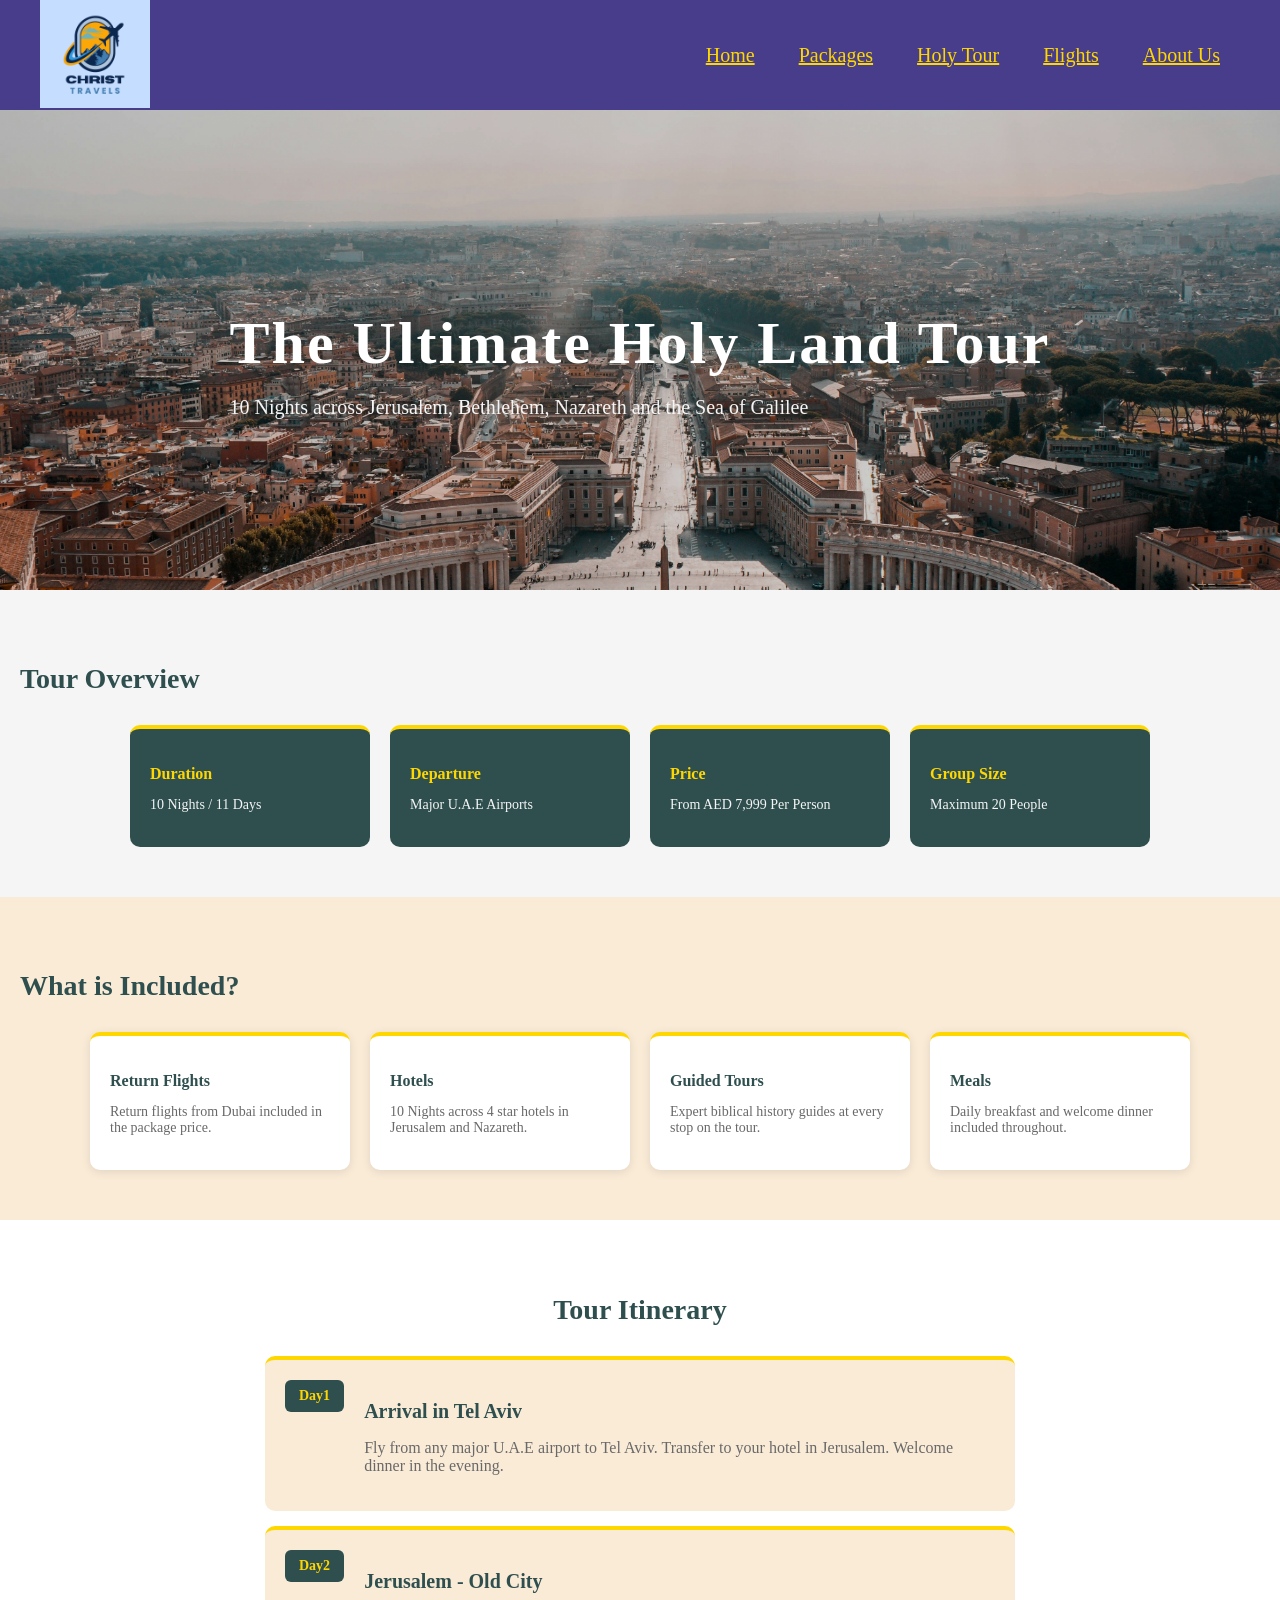
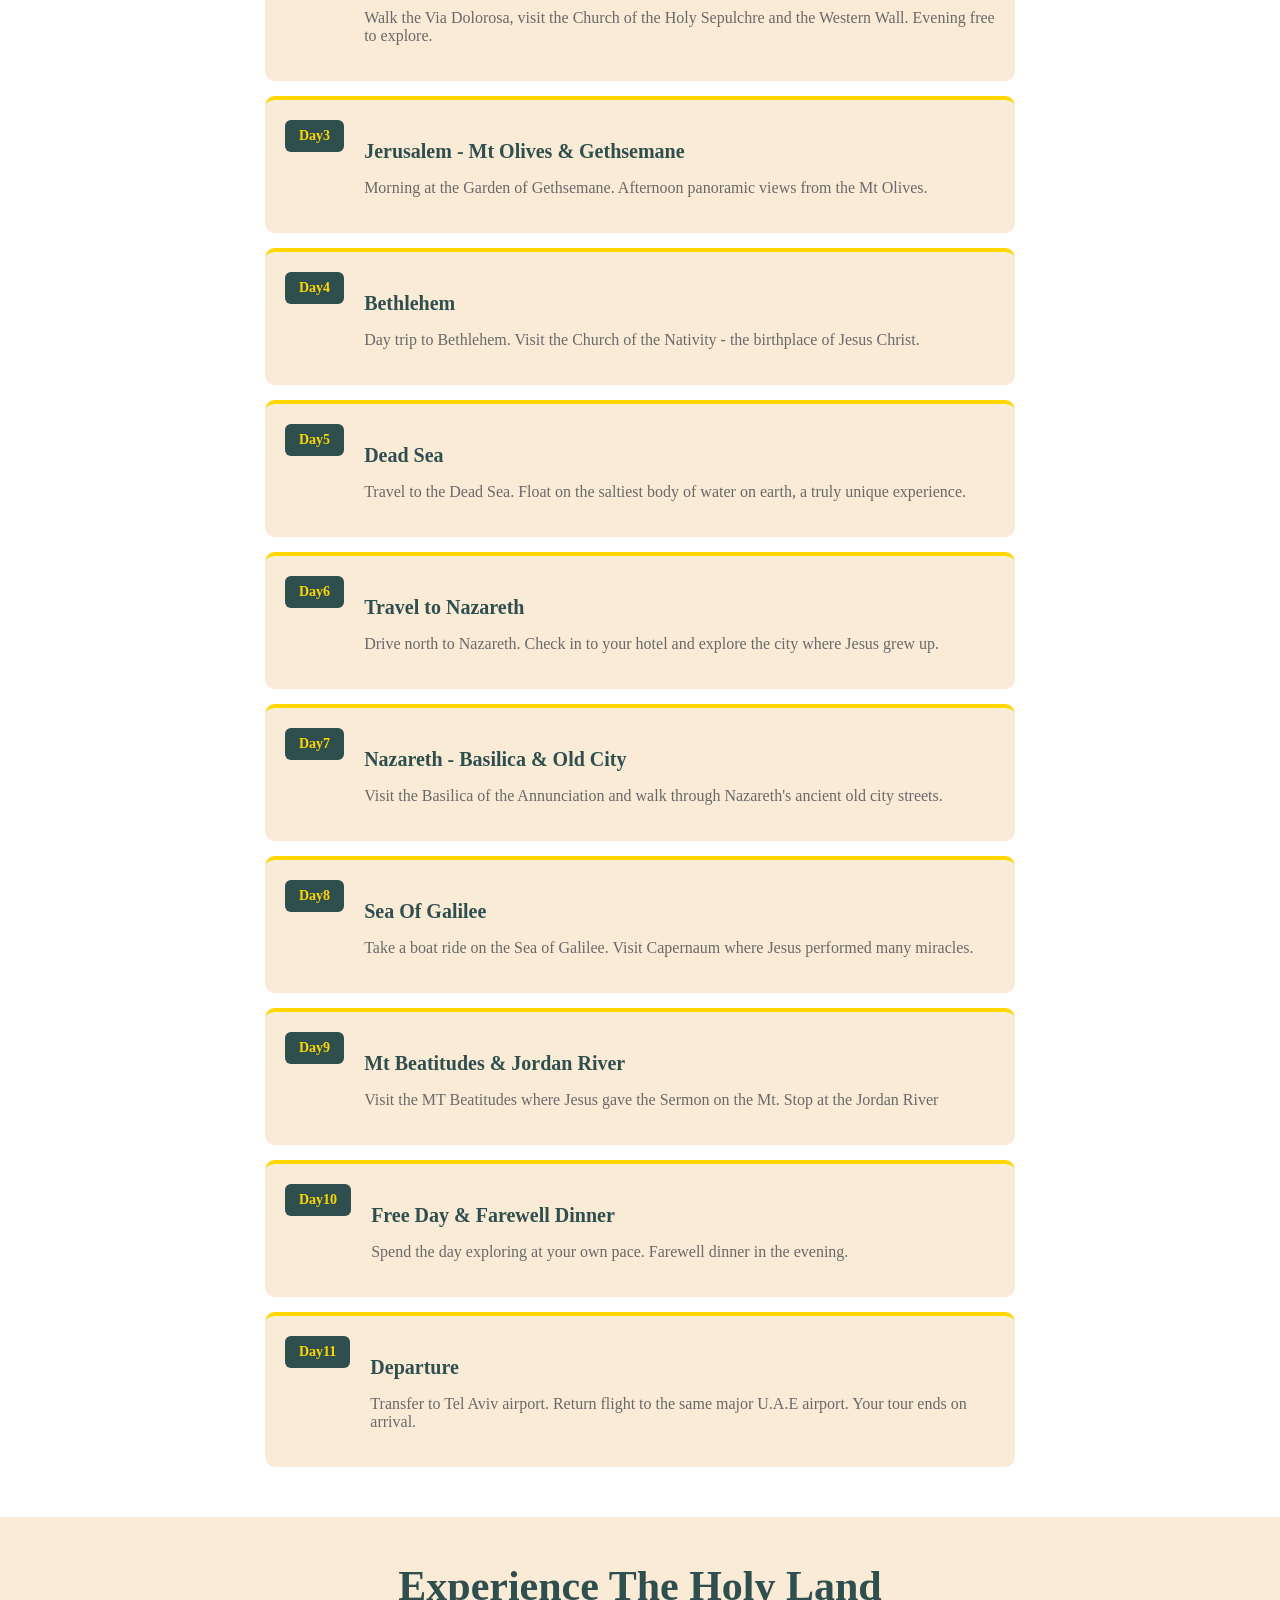
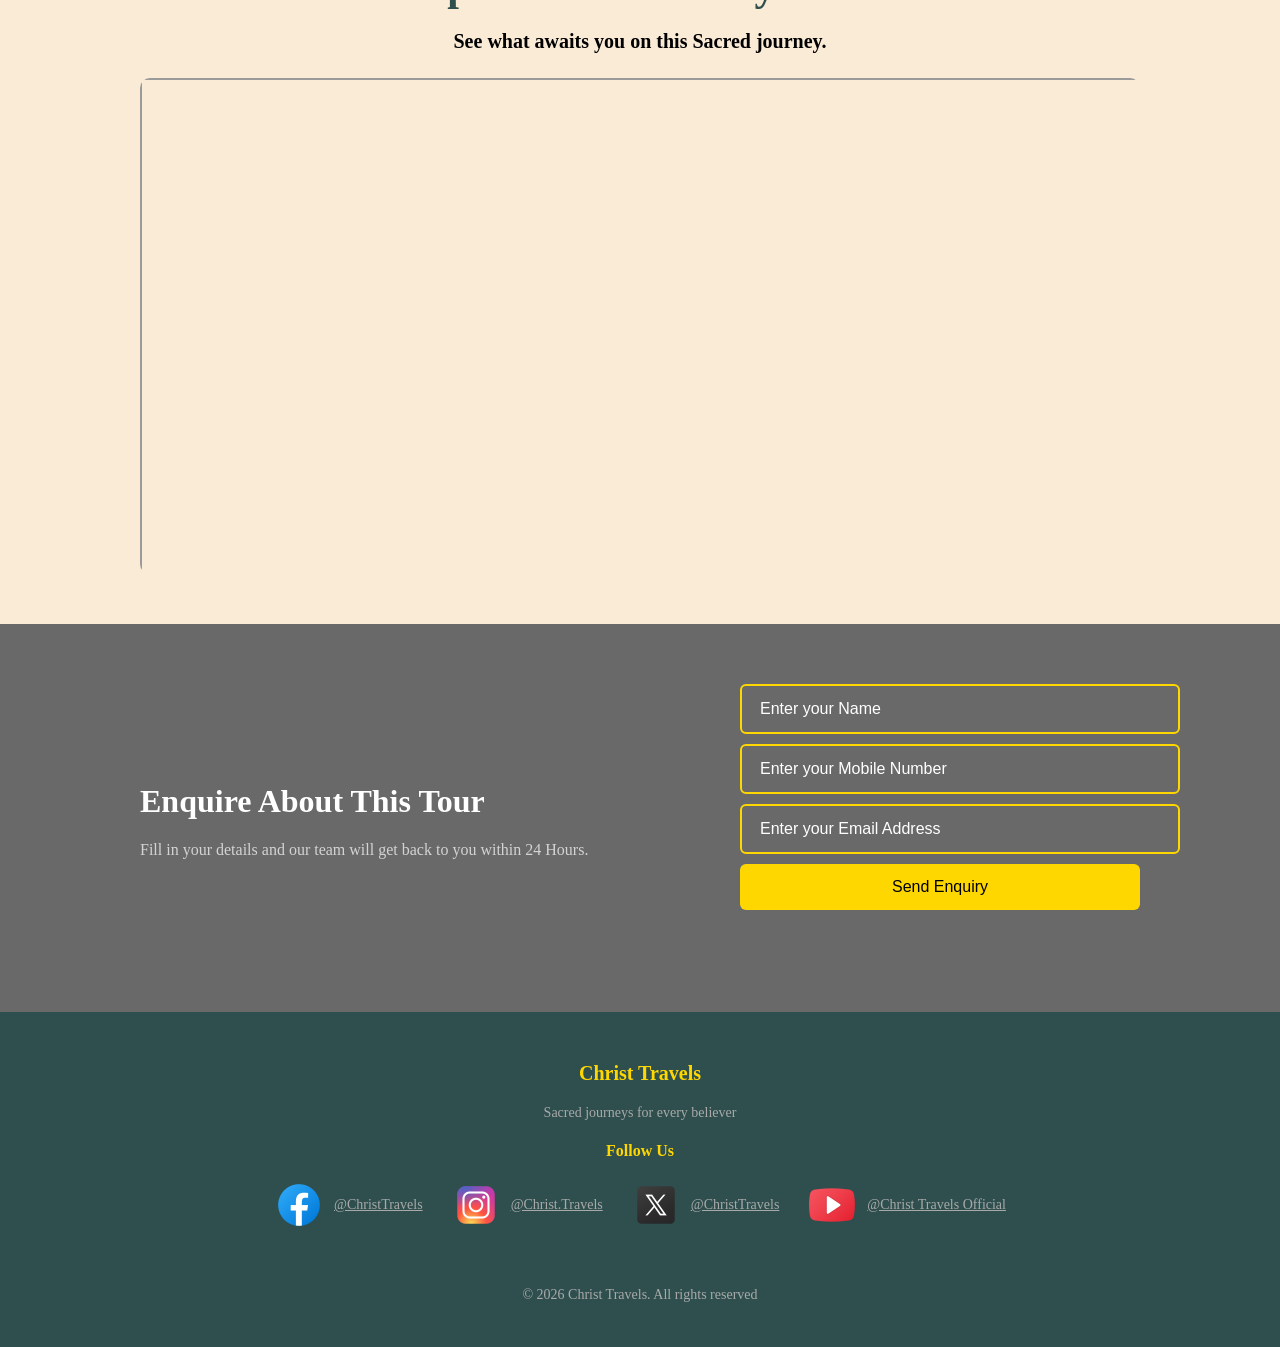
==== dedicated_tour.html @ 0b7f14db "Add files via upload" ====
<!DOCTYPE html>
<html lang="en">

<head>
    <meta charset="UTF-8">
    <meta name="viewport" content="width=device-width, initial-scale=1.0">
    <title>Holy Tour</title>
    <link rel="stylesheet" href="style.css">

</head>

<body>

    <header>
        <div class="logo">
            <img src="Images/logo.png" alt="Christ Travels Logo"> <!--My logo-->
        </div>

        <nav>
            <!--All the nav links-->
            <a href="index.html">Home</a> <!--Home Page-->
            <a href="packages.html">Packages</a> <!--Packages Page-->
            <a href="dedicated_tour.html">Holy Tour</a> <!--Current Page-->
            <a href="#">Flights</a> <!--Empty Page-->
            <a href="#">About Us</a> <!--Empty Page-->
        </nav>
    </header>

    <main>

        <!--Main section-->
        <section id="main">
            <div class="main_text">
                <h2>The Ultimate Holy Land Tour</h2> <!--Main Heading-->
                <p>10 Nights across Jerusalem, Bethlehem, Nazareth and the Sea of Galilee</p>
                <!--Describing my special package-->

            </div>
        </section>

        <!--The overview boxes which gives the basic info about the trip-->
        <section class="tour_overview">

            <h2>Tour Overview</h2>

            <div class="tour_info_boxes">

                <div class="tour_info_box">

                    <h3>Duration</h3>

                    <p>10 Nights / 11 Days</p> <!--Duration of the trip-->

                </div>

                <div class="tour_info_box">

                    <h3>Departure</h3>

                    <p>Major U.A.E Airports</p> <!--Where the user flys from-->

                </div>

                <div class="tour_info_box">

                    <h3>Price</h3>

                    <p>From AED 7,999 Per Person</p> <!--Pricer for each user-->

                </div>

                <div class="tour_info_box">

                    <h3>Group Size</h3>

                    <p>Maximum 20 People</p> <!--Max number of people-->

                </div>

            </div>

        </section>

        <!--This part shows what all is included in the trip-->
        <section class="tour_includes">

            <h2>What is Included?</h2>

            <div class="includes_boxes">

                <div class="includes_box">

                    <h3>Return Flights</h3>

                    <!--Both ways flights-->
                    <p>Return flights from Dubai included in the package price.</p>

                </div>

                <div class="includes_box">

                    <h3>Hotels</h3>
                    <!--Where they will stay-->
                    <p>10 Nights across 4 star hotels in Jerusalem and Nazareth.</p>

                </div>

                <div class="includes_box">

                    <h3>Guided Tours</h3>
                    <!--Guides for every place-->
                    <p>Expert biblical history guides at every stop on the tour.</p>

                </div>

                <div class="includes_box">

                    <h3>Meals</h3>
                    <!--Meals provided-->
                    <p>Daily breakfast and welcome dinner included throughout.</p>

                </div>

            </div>

        </section>

        <!--This show the day by day breakdown of how the trip is gonna look like-->
        <section class="itinerary">

            <h2>Tour Itinerary</h2>

            <div class="itinerary_days">

                <!--Day1-->
                <div class="itinerary_day">
                    <div class="day_number">Day1</div>
                    <div class="day_details">
                        <h3>Arrival in Tel Aviv</h3>
                        <p>Fly from any major U.A.E airport to Tel Aviv. Transfer to your hotel in Jerusalem. Welcome
                            dinner in the evening.</p>
                    </div>
                </div>

                <!--Day2-->
                <div class="itinerary_day">
                    <div class="day_number">Day2</div>
                    <div class="day_details">
                        <h3>Jerusalem - Old City</h3>
                        <p>Walk the Via Dolorosa, visit the Church of the Holy Sepulchre and the Western Wall. Evening
                            free to explore.</p>
                    </div>
                </div>

                <!--Day3-->
                <div class="itinerary_day">
                    <div class="day_number">Day3</div>
                    <div class="day_details">
                        <h3>Jerusalem - Mt Olives & Gethsemane</h3>
                        <p>Morning at the Garden of Gethsemane. Afternoon panoramic views from the Mt Olives.</p>
                    </div>
                </div>

                <!--Day4-->
                <div class="itinerary_day">
                    <div class="day_number">Day4</div>
                    <div class="day_details">
                        <h3>Bethlehem</h3>
                        <p>Day trip to Bethlehem. Visit the Church of the Nativity - the birthplace of Jesus Christ.</p>
                    </div>
                </div>

                <!--Day5-->
                <div class="itinerary_day">
                    <div class="day_number">Day5</div>
                    <div class="day_details">
                        <h3>Dead Sea</h3>
                        <p>Travel to the Dead Sea. Float on the saltiest body of water on earth, a truly unique
                            experience.</p>
                    </div>
                </div>

                <!--Day6-->
                <div class="itinerary_day">
                    <div class="day_number">Day6</div>
                    <div class="day_details">
                        <h3>Travel to Nazareth</h3>
                        <p>Drive north to Nazareth. Check in to your hotel and explore the city where Jesus grew up.</p>
                    </div>
                </div>

                <!--Day7-->
                <div class="itinerary_day">
                    <div class="day_number">Day7</div>
                    <div class="day_details">
                        <h3>Nazareth - Basilica & Old City</h3>
                        <p>Visit the Basilica of the Annunciation and walk through Nazareth's ancient old city streets.
                        </p>
                    </div>
                </div>

                <!--Day8-->
                <div class="itinerary_day">
                    <div class="day_number">Day8</div>
                    <div class="day_details">
                        <h3>Sea Of Galilee</h3>
                        <p>Take a boat ride on the Sea of Galilee. Visit Capernaum where Jesus performed many miracles.
                        </p>
                    </div>
                </div>

                <!--Day9-->
                <div class="itinerary_day">
                    <div class="day_number">Day9</div>
                    <div class="day_details">
                        <h3>Mt Beatitudes & Jordan River</h3>
                        <p>Visit the MT Beatitudes where Jesus gave the Sermon on the Mt. Stop at the Jordan River</p>
                    </div>
                </div>

                <!--Day10-->
                <div class="itinerary_day">
                    <div class="day_number">Day10</div>
                    <div class="day_details">
                        <h3>Free Day & Farewell Dinner</h3>
                        <p>Spend the day exploring at your own pace. Farewell dinner in the evening.</p>
                    </div>
                </div>

                <!--Day11-->
                <div class="itinerary_day">
                    <div class="day_number">Day11</div>
                    <div class="day_details">
                        <h3>Departure</h3>
                        <p>Transfer to Tel Aviv airport. Return flight to the same major U.A.E airport. Your tour ends
                            on arrival.</p>
                    </div>
                </div>

            </div>
        </section>

        <!--Youtube vid to show how their experirnce is gonna feel like-->
        <section class="tour_vid">

            <h2>Experience The Holy Land</h2>

            <p>See what awaits you on this Sacred journey.</p>

            <div class="vid_edit">

                <!--Embedded yt vid-->
                <iframe src="https://www.youtube.com/embed/6Hn1gnYO5iI?si=7MhRunPy66rDFwxy" title="YouTube video player"
                    allow="accelerometer; autoplay; clipboard-write; encrypted-media; gyroscope; picture-in-picture; 
                        web-share" referrerpolicy="strict-origin-when-cross-origin" allowfullscreen></iframe>

            </div>

        </section>

        <!--This an enquiry form so they can contact us if they have any doubts or quiry-->
        <section class="join_coms">

            <div class="join_com">

                <div class="join_com_text">
                    <h2>Enquire About This Tour</h2>

                    <!--Infroming about our response time-->
                    <p>Fill in your details and our team will get back to you within 24 Hours.</p>

                </div>

                <div class="join_com_form">

                    <div class="info_input enquiry_input">

                        <input type="text" id="enquiryName" placeholder="Enter your Name"> <!--Name field-->

                        <input type="tel" id="enquiryPhone" placeholder="Enter your Mobile Number"> <!--Phone field-->

                        <input type="email" id="enquiryEmail" placeholder="Enter your Email Address"> <!--Email field-->

                        <button onclick="subEnquiry()">Send Enquiry</button> <!--Starts the subEnquiry() on click-->

                        <p id="enquiryMsg"></p> <!--Shows the success or erros msg here-->

                    </div>

                </div>

            </div>

        </section>

    </main>

    <footer>

        <div class="footers">

            <p class="footer_name">Christ Travels</p> <!--brand name-->

            <p>Sacred journeys for every believer</p>

        </div>

        <!--Social media links with their icons-->
        <div class="social_media">

            <h4>Follow Us</h4>

            <div class="social_media_icons">

                <!--FaceBook-->
                <a href="#" class="social_media_icon" title="Facebook"><img src="Images/Facebook.png" alt="Facebook">

                    @ChristTravels
                </a>

                <!--Instagram-->
                <a href="#" class="social_media_icon" title="Instagram"><img src="Images/Instagram.png" alt="Instagram">

                    @Christ.Travels

                </a>

                <!--X-->
                <a href="#" class="social_media_icon" title="X"><img src="Images/X.png" alt="X">

                    @ChristTravels

                </a>

                <!--YouTube-->
                <a href="#" class="social_media_icon" title="YouTube"><img src="Images/YouTube.png" alt="YouTube">

                    @Christ Travels Official

                </a>

            </div>

        </div>

        <div class="last">

            <p>&copy; 2026 Christ Travels. All rights reserved</p> <!--Copyright-->

        </div>

    </footer>

    <!--Button to scroll back to the top-->
    <button id="scrollTop" onclick="scrollToTop()">Top</button>

    <!--Links my java file -->
    <script src="script.js"></script>

</body>

</html>
---- style.css ----
/* --- style.css --- */

/*Scroll up button*/
#scrollTop {
    display: none; /*Hidden until you scroll down*/
    position: fixed; /*Stays in right hand corner when scrolling*/
    bottom: 30px;
    right: 30px;
    background-color: gold;
    color: black;
    border: none;
    padding: 12px 16px;
    border-radius: 6px;
    cursor: pointer;
    font-weight: bold;
}

/*Body styles*/
body {
    font-family: 'Times New Roman', Times, serif; /*Default font for the whole site*/
    margin: 0; /*Removes the default browser margin*/
}

/*pops up as drak tranparent background and is centered*/
.popup {
    position: fixed;
    top: 0;
    left: 0;
    width: 100%;
    height: 100%;
    background-color: rgba(0,0,0,0.7);
    display: flex;
    justify-content: center;
    align-items: center;
}

/*Main popup box*/
.popup_box {
    background-color: darkslategray;
    padding: 35px;
    border-radius: 15px;
    width: 350px;
    text-align: center;
}

/*popup heading*/
.popup_box h2 {
    color: gold;
    margin-bottom: 20px;
}

/*input fields*/
.popup_box input {
    width: 100%;
    padding: 12px;
    margin-bottom: 15px;
    border-radius: 5px;
    border: 2px solid gold;
    box-sizing: border-box;
}

/*Main sign in button*/
.popup_box button {
    width: 100%;
    padding: 12px;
    background-color: gold;
    border: none;
    font-weight: bold;
    cursor: pointer;
    border-radius:5px ;
}

/*Changes color to white when you hover*/
.popup_box button:hover {
    background-color: white;
}

/*Continue as guest button*/
.guest {
    margin-top: 10px;
    background-color: white;
    color: darkslategray;
}

/*Hover effects for guest button*/
.guest:hover {
    background-color: gold;
}

/*Header bar at the top part*/
header {
    background-color: darkslateblue;
    color: white;
    padding: 10px 40px;
    display: flex;
    justify-content: space-between; /*Makes it so that the logos on the left while the navs on the right*/
    align-items: center;
    height: 90px;
}

/*Making the logo a bigger so it perfectly fits into the header*/
.logo img {
    height: 110px;
}

/*Nav link styles*/
nav a {
    display: inline-block;
    margin: 20px;
    color: gold;
    font-size: 20px;
}

/*Main section with background image*/
#main {
    padding: 40px 20px;
    background-image: linear-gradient(rgba(0, 0, 0, 0.2), rgba(0, 0, 0, 0.2)), url('Images/headingpic.jpg');
    background-size: cover;
    background-position: center;
    min-height: 400px;
    display: flex;
    align-items: center;
    justify-content: center;
    text-align: left;
}

/*Style for the heading in main*/
.main_text h2 {
    font-family: cursive;
    font-size: 60px;
    margin-bottom: 15px;
    color: white;
    font-weight: bold;
    line-height: 1.1;
    letter-spacing: 2px;
}

/*Style for the text in main*/
.main_text p {
    font-family: cursive;
    font-size: 20px;
    margin-bottom: 20px;
    color: whitesmoke;

}

/*Style for the golden button in main*/
.main_button {
    display: inline-block;
    padding: 12px 25px;
    background-color: gold;
    color: black;
    font-weight: bold;
    border-radius: 5px;
    text-decoration: none; /*Removes the underline*/
}

/*This chages the color form golden to white while hovering over the button*/
.main_button:hover {
    background-color: white;
    color: darkslategray;
}

/*Mobile styles for header and main*/
@media screen and (max-width: 768px) {

    header {
        flex-direction: column; /*Stacks the logo above nav*/
        height: auto;
        padding: 15px 20px;
        gap: 8px;
    }

    nav a {
        font-size: 13px; /*Smaller links on mobile*/
        margin: 0 5px;
    }

    .main_text h2 {
        font-size: 36px; /*Smaller heading on mobile*/
    }

    #main {
        justify-content: center;
        text-align: center;
        padding: 80px 20px 60px;
    }

    .main_text p {
        font-size: 16px;
        text-align: center;
    }
}

/*3 popular destination section*/
.destination {
    padding: 50px 20px;
    background-color: antiquewhite;
}

.destination h2 {
    font-size: 28px;
    margin-bottom: 20px;
    color: darkslategray;
    text-align: center;
}

/*Search bar box or like container*/
.search_bar {
    text-align: center;
    margin-bottom: 20px;
    padding: 20px;
    background-color: antiquewhite;
}

/*The words that the user inputs*/
.search_bar input {
    padding: 12px 20px;
    width: 60%;
    border: 2px solid gold;
    border-radius: 6px;
    font-size: 16px;
}

/*Flex container for all the cards*/
.showcases {
    display: flex;
    justify-content: center;
    gap: 20px;
    flex-wrap: wrap; /*warps to the next line on smaller screens*/
    padding: 20px;
}

/*Single destinations*/
.showcase {
    width: 360px;
    background-color: white;
    border-radius: 10px;
    overflow: hidden; /* stops the images from overflowing the rounded corners*/
    box-shadow: 0px 2px 10px rgba(0, 0, 0, 0.2);
    transition: transform 0.3s;
    text-align: center;
}

/*Increases the size of the card while hovering over it*/
.showcase:hover {
    transform: scale(1.09);
}

/*Destination image fills the top of the card*/
.showcase img {
    width: 100%;
    height: 200px;
    object-fit: cover; /*To crop it nicely without stretching it*/
}

.showcase h3 {
    margin: 10px;
    color: darkslategray;
}

.showcase p {
    padding: 0 10px 10px;
    color: dimgray;
    font-size: 14px;
}

/*Golden button at the end of each card*/
.showcase button {
    margin-bottom: 15px;
    padding: 10px 15px;
    background-color: gold;
    color: black;
    cursor: pointer;
    font-weight: bold;
    border-radius: 5px;
    border: none;
    transition: background-color 0.3s;
}

/*This changes the color of the button while u hover over it*/
.showcase button:hover {
    background-color: darkslategray;
    color: gold;
}

/*Full width cards on small screens*/
@media screen and (max-width: 650px) {
    .showcase {
        width: 90%;
    }
}

/*Why choose us section*/
.why_us {
    padding: 60px 20px;
    background-color: whitesmoke;
    text-align: center;
}

.why_us h2 {
    font-size: 28px;
    margin-bottom: 30px;
    color: darkslategray;
}
/*Flex row of the 3 reasons*/
.why_boxes {
    display: flex;
    justify-content: center;
    gap: 20px;
    flex-wrap: wrap;
}
/*The individual reason box*/
.why_box {
    width: 280px;
    background-color: cadetblue;
    border-top: 4px solid gold;
    padding: 20px;
    border-radius: 10px;
    box-shadow: 0px 2px 10px rgba(0, 0, 0, 0.2);
    transition: transform 0.3s;
}

/*The box lifts up slighty while hovering over it*/
.why_box:hover {
    transform: translateY(-5px);
}

.why_box h3 {
    margin-bottom: 10px;
    color: darkslategray;
}

.why_box p {
    color: white;
}

/*Stacks boxes on small screens*/
@media screen and (max-width: 650px) {
    .why_boxes {
        flex-direction: column;
        align-items: center;
    }

    .why_box {
        width: 90%;
    }
}

/*Customer reviews section*/
.reviews {
    padding: 60px 20px;
    background-color: antiquewhite;
    text-align: center;
}

.reviews h2 {
    font-size: 28px;
    margin-bottom: 30px;
    color: darkslategray;
}

/*Helps to stack the reviews vertically*/
.reviews_container {
    display: flex;
    flex-direction: column;
    align-items: center;
    gap: 40px;
    padding: 10px;
}

/*Individual review card*/
.review {
    width: 90%;
    background-color: darkslategray;
    padding: 25px;
    border-radius: 20px;
    box-shadow: 10px 10px 10px rgba(0, 0, 0, 0.2);
    text-align: left;
    box-sizing: border-box;
    transition: transform 0.3s ease;
}

/*Slightly lifts the review card while hovering over it*/
.review:hover {
    transform: translateY(-8px);
}

.review p {
    font-size: 20px;
    color: whitesmoke;
    line-height: 1.6;
    margin-bottom: 15px;
}

.review h4 {
    color: gold;
    font-weight: bold;
}

/*Smaller text on mobile*/
@media screen and (max-width: 768px) {
    .review p {
        font-size: 16px;
    }
}

/*Join community section*/
.join_coms {
    background-color: dimgray;
    padding: 60px 20px;
}

/*To center and constrain the content*/
.join_com {
    max-width: 1000px;
    margin: 0 auto;
    display: flex;
    flex-direction: column;
    align-items: center;
    gap: 30px;
    text-align: center;
}

.join_com_tag {
    display: inline-block;
    background-color: gold;
    color: black;
    font-size: 15px;
    font-weight: bold;
    padding: 5px 14px;
    border-radius: 20px;
    margin-bottom: 10px;
}

.join_com_text h2 {
    font-size: 32px;
    color: white;
    margin-bottom: 10px;
}

.join_com_text p {
    color: lightgray;
    font-size: 16px;
    line-height: 1.7;
}

/*Stackes the input and button*/
.info_input {
    display: flex;
    flex-direction: column;
    gap: 10px;
    width: 100%;
    max-width: 480px;
}

/*Email input field*/
.info_input input {
    padding: 14px 18px;
    border: 2px solid gold;
    border-radius: 6px;
    background-color: dimgray;
    color: white;
    font-size: 16px;
}

/*Placeholder text*/
.info_input input::placeholder {
    color: white;
}

/*Brder goes white when focused*/
.info_input input:focus {
    border-color: white;
}

/*Subscribe button*/
.info_input button {
    padding: 14px;
    background-color: gold;
    color: black;
    font-size: 16px;
    border-radius: 6px;
    border: none;
    cursor: pointer;
}

/*Button changes to white when hovering over it*/ 
.info_input button:hover {
    background-color: white;
    color: darkslategray;
}

/*note under the form*/ 
.join_com_note {
    color: white;
    margin-top: 8px;
    text-align: center;
}

/*On wider screen the sections lay out side by side*/
@media screen and (min-width: 768px) {
    .join_com {
        flex-direction: row; /*Text on the left while the form on the right*/
        justify-content: space-between;
        text-align: left;
        align-items: center;
    }

    /*Making it take have the space*/
    .join_com_text {
        flex: 1;
    }

    .join_com_form {
        flex: 1;
        display: flex;
        flex-direction: column;
        align-items: flex-end; /*Pushes the form to the right*/
    }

    /*Side by side imput and button on desktop*/
    .info_input {
        flex-direction: row;
    }

    .info_input input {
        flex-grow: 1;
        width: 70%; /*Making input take most of the space*/
    }

    .info_input button {
        width: 30%; 
    }
}

/*footer*/
footer {
    background-color: darkslategray;
    padding: 30px 20px;
    text-align: center;
}

.footer_name {
    color: gold;
    font-size: 20px;
    font-weight: bold;
}

footer h4 {
    color: gold;
    font-size: 16px;
    margin-bottom: 12px;
    text-align: center;
}

footer p {
    color: darkgray;
    font-size: 14px;
    text-align: center;
}

/*Individual social media link*/
.social_media_icon {
    display: flex;
    align-items: center;
    gap: 10px;
    justify-content: center;
    margin: 8px;
    color: darkgray;
    font-size: 14px;
}

/*row of the social media icons*/
.social_media_icons {
    display: flex;
    gap: 12px;
    align-items: center;
    justify-content: center;
}

/*icon turns to gold while hovering over it*/ 
.social_media_icon:hover {
    color: gold;
}

/*For the copyright part*/
.last {
    margin-top: 20px;
    padding-top: 15px;
    color: darkgray;
    font-size: 13px;
}

/*Wraps the social media icons on the small screens*/
@media screen and (max-width: 768px) {

    .social_media_icons {
        flex-wrap: wrap;
        justify-content: center;
        gap: 8px;
    }

    .social_media_icon {
        justify-content: center;
    }

    .social_media_icon img {
        width: 24px; /*Smaller icons on mobile*/
        height: 24px;
    }
}

/*Makes the price package cards bold*/
.package_price {
    padding: 0 10px;
    font-weight: bolder;
    color: black;
    font-size: 15px;
}

/*For the the 4 boxes in tour overview section*/
.tour_overview {
    padding: 50px 20px;
    background-color: whitesmoke;
}

.tour_overview h2 {
    font-size: 28px;
    margin-bottom: 30px;
    color: darkslategray;
}

/*Flexs the row of the info boxes*/
.tour_info_boxes {
    display: flex;
    justify-content: center;
    gap: 20px;
    flex-wrap: wrap;
}

/*Individual info box*/
.tour_info_box {
    width: 200px;
    background-color: darkslategray;
    color: white;
    padding: 20px;
    border-radius: 10px;
    border-top: 4px solid gold;
}

.tour_info_box h3 {
    color: gold;
    margin-bottom: 8px;
    font-size: 16px;
}

.tour_info_box p {
    color: whitesmoke;
    font-size: 14px;
}

/*What the tour includes section*/
.tour_includes {
    padding: 50px 20px;
    background-color: antiquewhite;
}

.tour_includes h2 {
    font-size: 28px;
    margin-bottom: 30px;
    color: darkslategray;
}

/*Flexs the row of included boxes*/
.includes_boxes {
    display: flex;
    justify-content: center;
    gap: 20px;
    flex-wrap: wrap;
}

/*Indidual box*/
.includes_box {
    width: 220px;
    background-color: white;
    padding: 20px;
    border-radius: 10px;
    border-top: 4px solid gold;
    box-shadow: 0px 2px 10px rgba(0, 0, 0, 0.1);
}

.includes_box h3 {
    color: darkslategray;
    margin-bottom: 8px;
    font-size: 16px;
}

.includes_box p {
    color: dimgray;
    font-size: 14px;
}

/*Itinerary section*/
.itinerary {
    padding: 50px 20px;
    background-color: white;
}

.itinerary h2 {
    font-size: 28px;
    margin-bottom: 30px;
    color: darkslategray;
    text-align: center;
}

/*Vertical stack of day rows*/
.itinerary_days {
    max-width: 750px;
    margin: 0 auto; /*centers it*/
    display: flex;
    flex-direction: column;
    gap: 15px;
}

/*Individual day row*/
.itinerary_day {
    display: flex;
    gap: 20px;
    align-items: flex-start;
    background-color: antiquewhite;
    padding: 20px;
    border-radius: 10px;
    border-top: 4px solid gold;
    text-align: left;
}

/*For the day number on the left*/
.day_number {
    background-color: darkslategray;
    color: gold;
    padding: 8px 14px;
    border-radius: 6px;
    font-weight: bold;
    font-size: 14px;
}

.day_details h3 {
    color: darkslategray;
    margin-bottom: 5px;
    font-size: 20px;
}

.day_details p {
    color: dimgray;
    font-size: 16px;
}
/*Youtube embeded video section*/
.tour_vid {
    padding: 10px 20px 50px;
    background-color: antiquewhite;
    text-align: center;
}

.tour_vid h2 {
    font-size: 42px;
    font-weight: bold;
    margin-bottom: 10px;
    color: darkslategray;
}

.tour_vid p {
    color: black;
    font-weight: bold;
    margin-bottom: 25px;
    font-size: 20px;
}

/*responsive iframe wrapper*/
.vid_edit {
    position: relative;
    padding-bottom: 40%;
    height: 0;
    overflow: hidden;
    max-width: 1000px;
    margin: 0 auto;
    border-radius: 10px;
}

/*Iframe fills the wrapper*/
.vid_edit iframe {
    position: absolute;
    top: 0;
    left: 0;
    width: 100%;
    height: 100%;
}

/*Stacks the boxes and itinerary rows in the small screens*/
@media screen and (max-width: 650px) {
    .includes_box {
        flex-direction: column;
        align-items: center;
    }

    .itinerary_day {
        flex-direction: column;
        gap: 10px;
    }
}

/*Enquiry section*/
.enquiry_input {
    flex-direction: column; /*day number goes above the text*/
    max-width: 400px;
}

/*Makes the inputs and button full width in the enquiry form*/
.enquiry_input input,
.enquiry_input button {
    width: 100%;
}
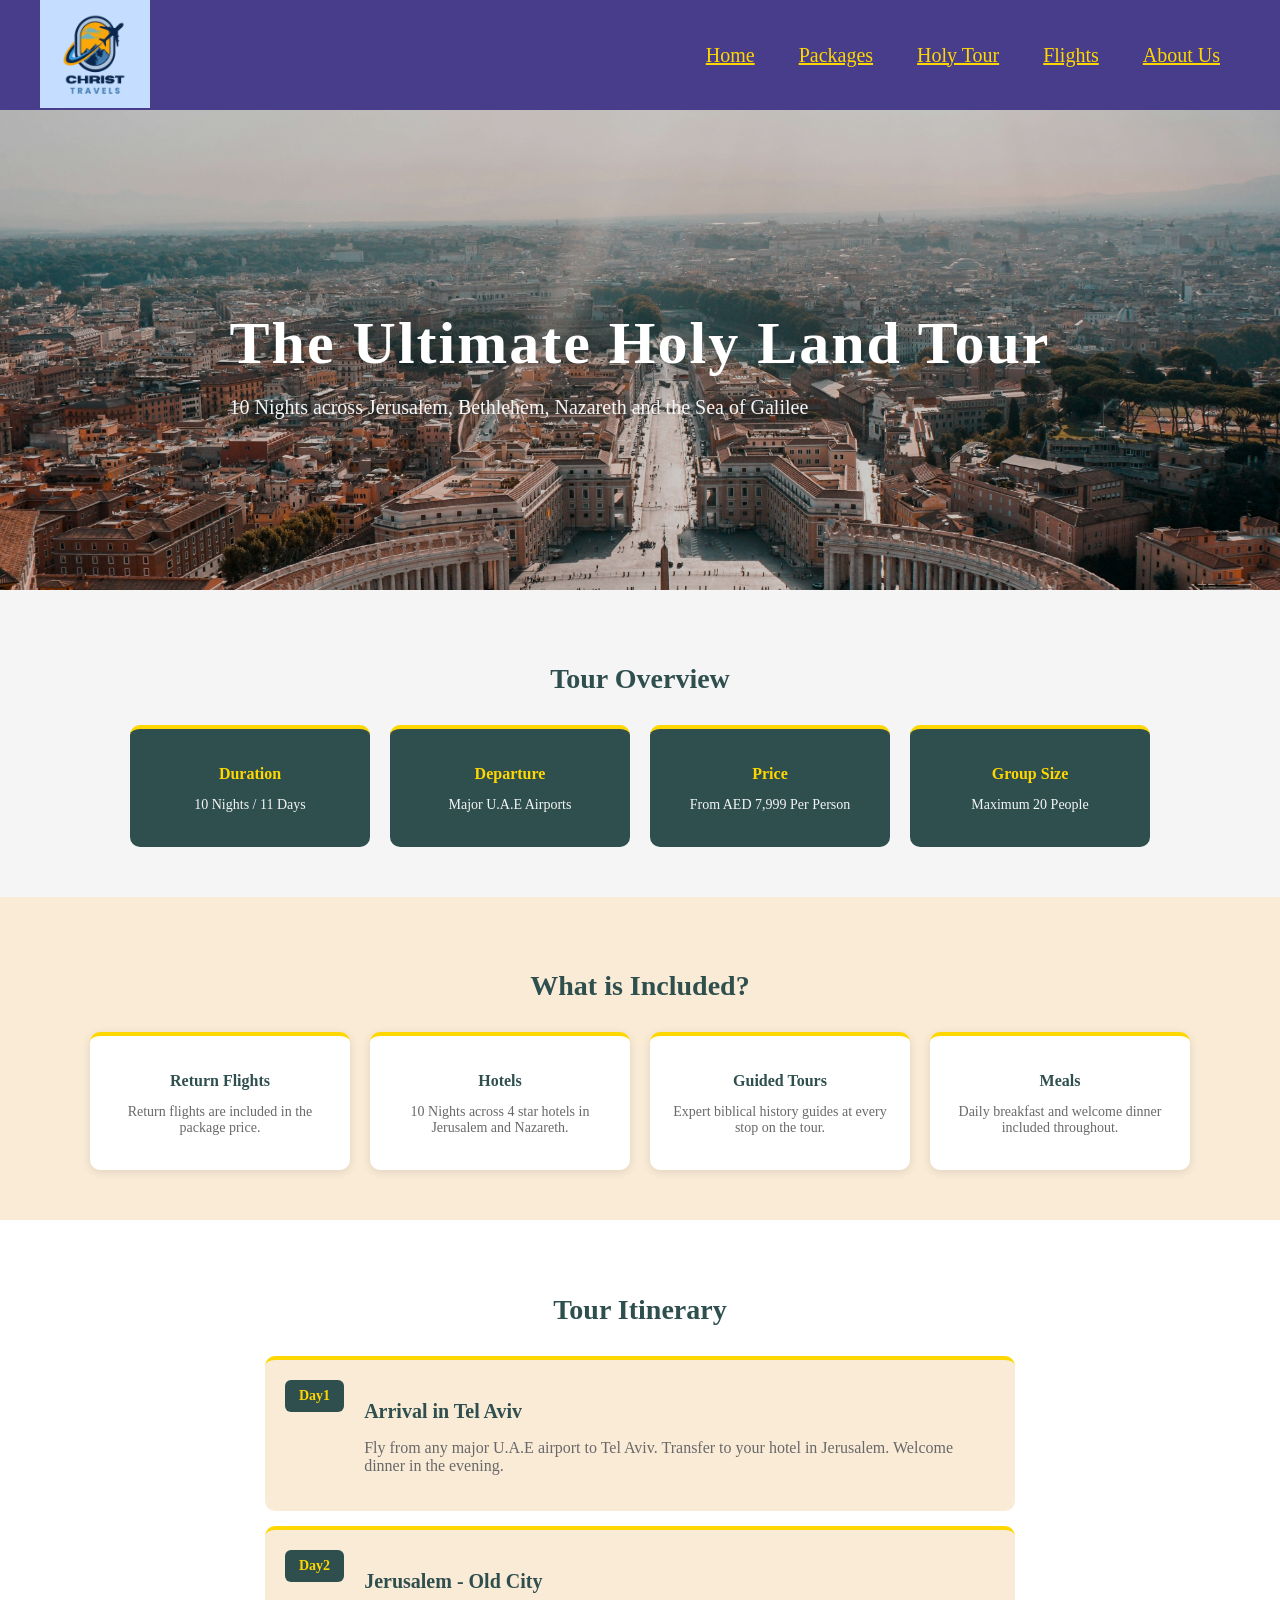
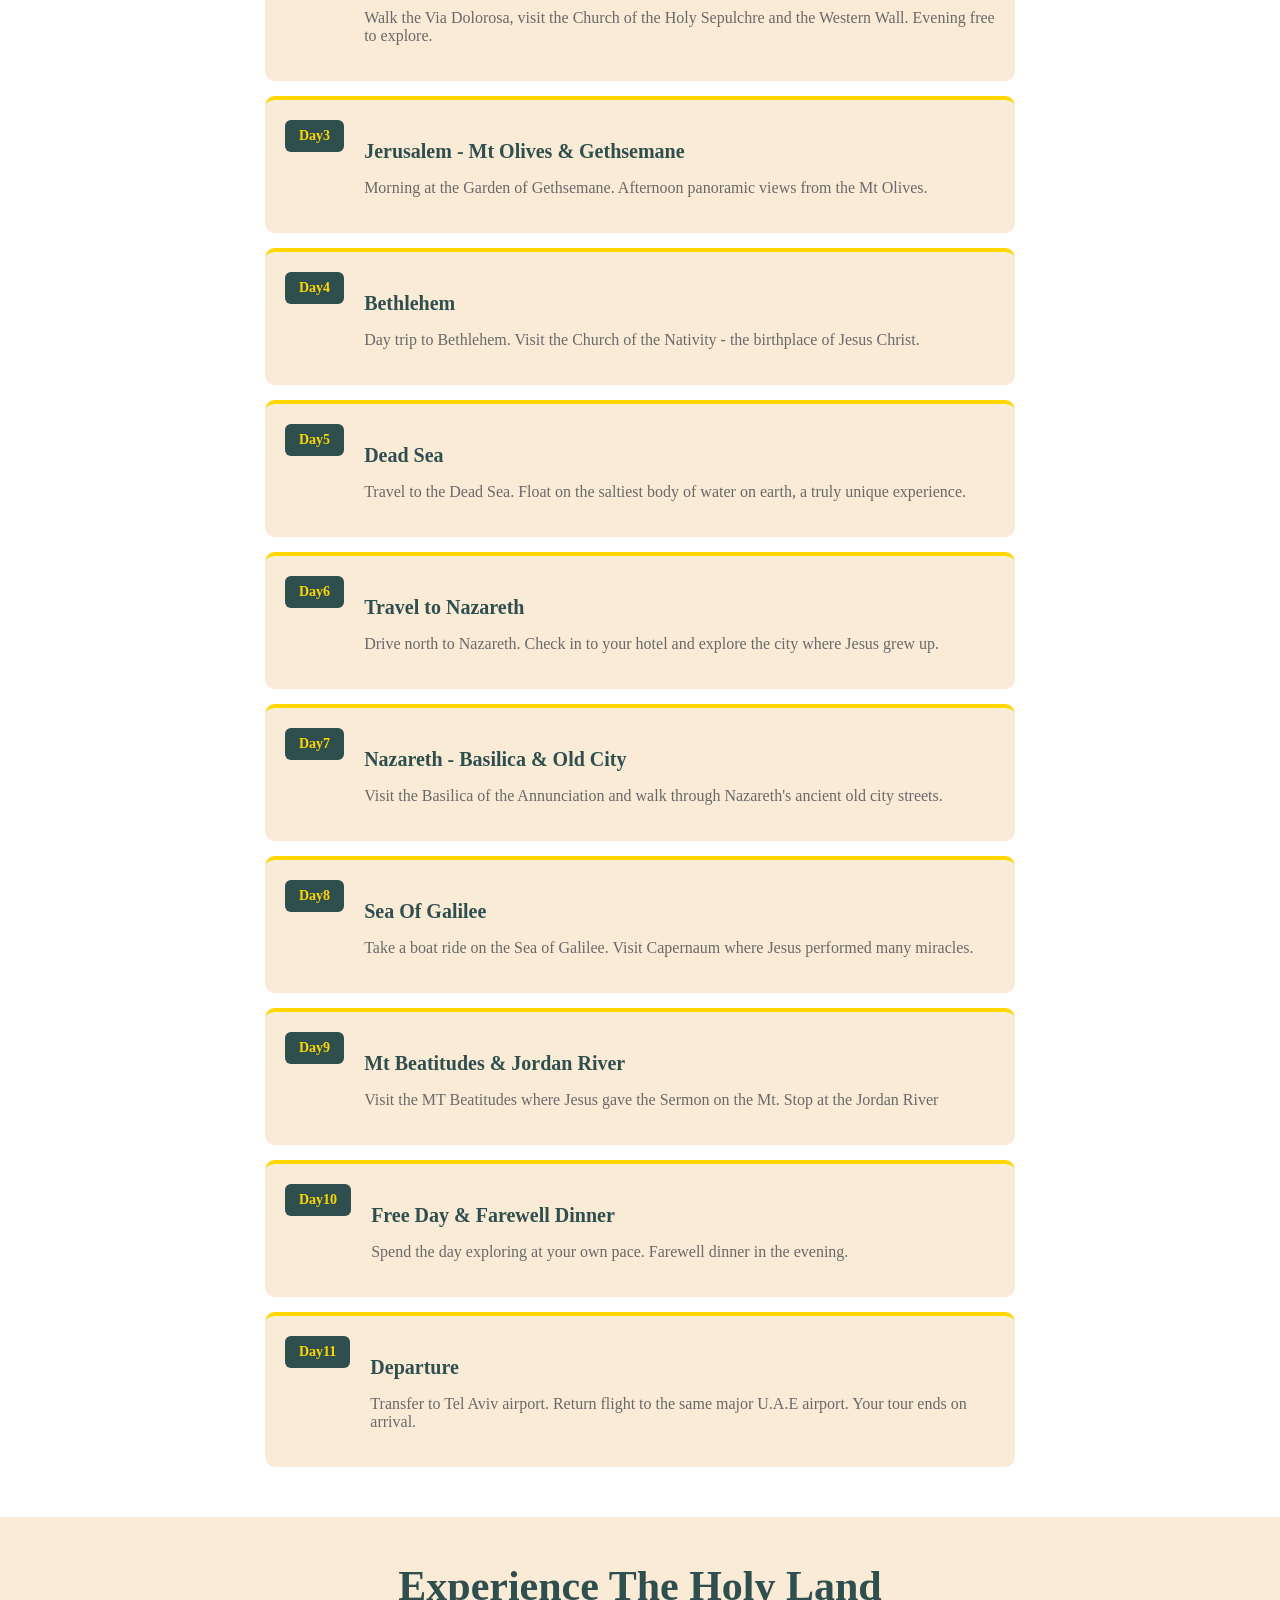
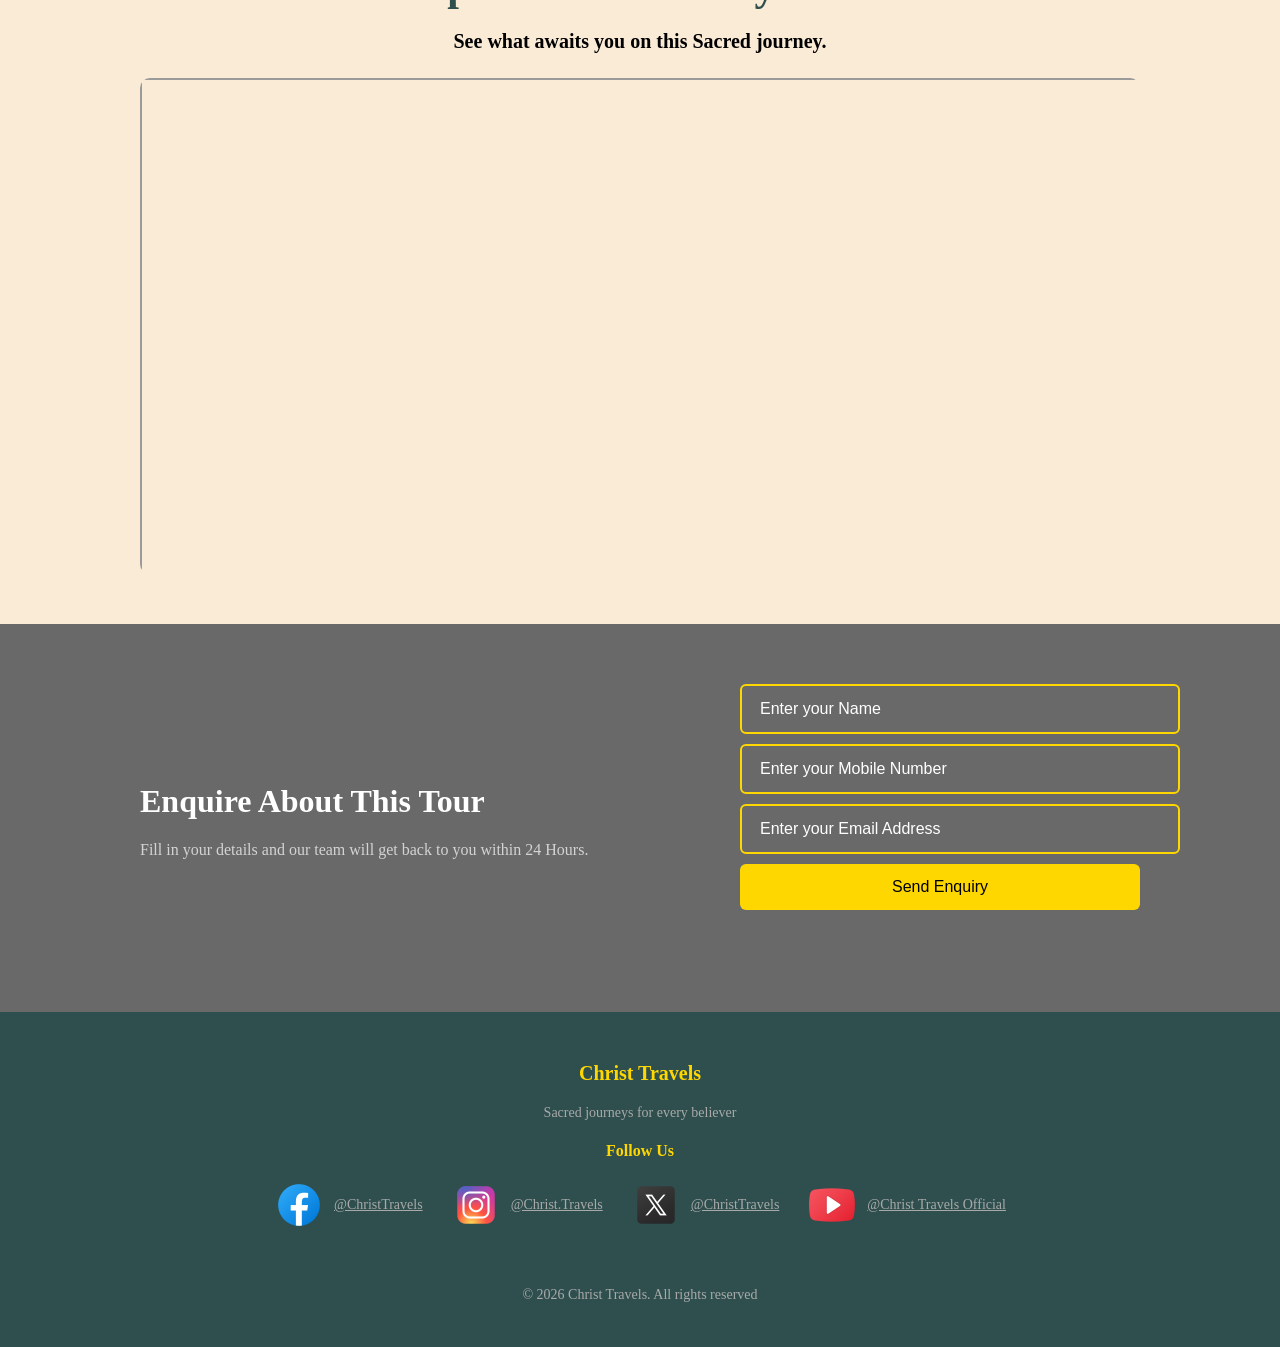
==== commit 50033ed7: "Changes Changes were made in the official code, but I forgot to change it into the live version, whi" ====
--- a/dedicated_tour.html
+++ b/dedicated_tour.html
@@ -93,7 +93,7 @@
                     <h3>Return Flights</h3>
 
                     <!--Both ways flights-->
-                    <p>Return flights from Dubai included in the package price.</p>
+                    <p>Return flights are included in the package price.</p>
 
                 </div>
 
--- a/style.css
+++ b/style.css
@@ -79,7 +79,7 @@
 .guest {
     margin-top: 10px;
     background-color: white;
-    color: darkslategray;
+    color: black;
 }
 
 /*Hover effects for guest button*/
@@ -623,6 +623,7 @@
 .tour_overview {
     padding: 50px 20px;
     background-color: whitesmoke;
+    text-align: center;
 }
 
 .tour_overview h2 {
@@ -664,6 +665,7 @@
 .tour_includes {
     padding: 50px 20px;
     background-color: antiquewhite;
+    text-align: center;
 }
 
 .tour_includes h2 {
